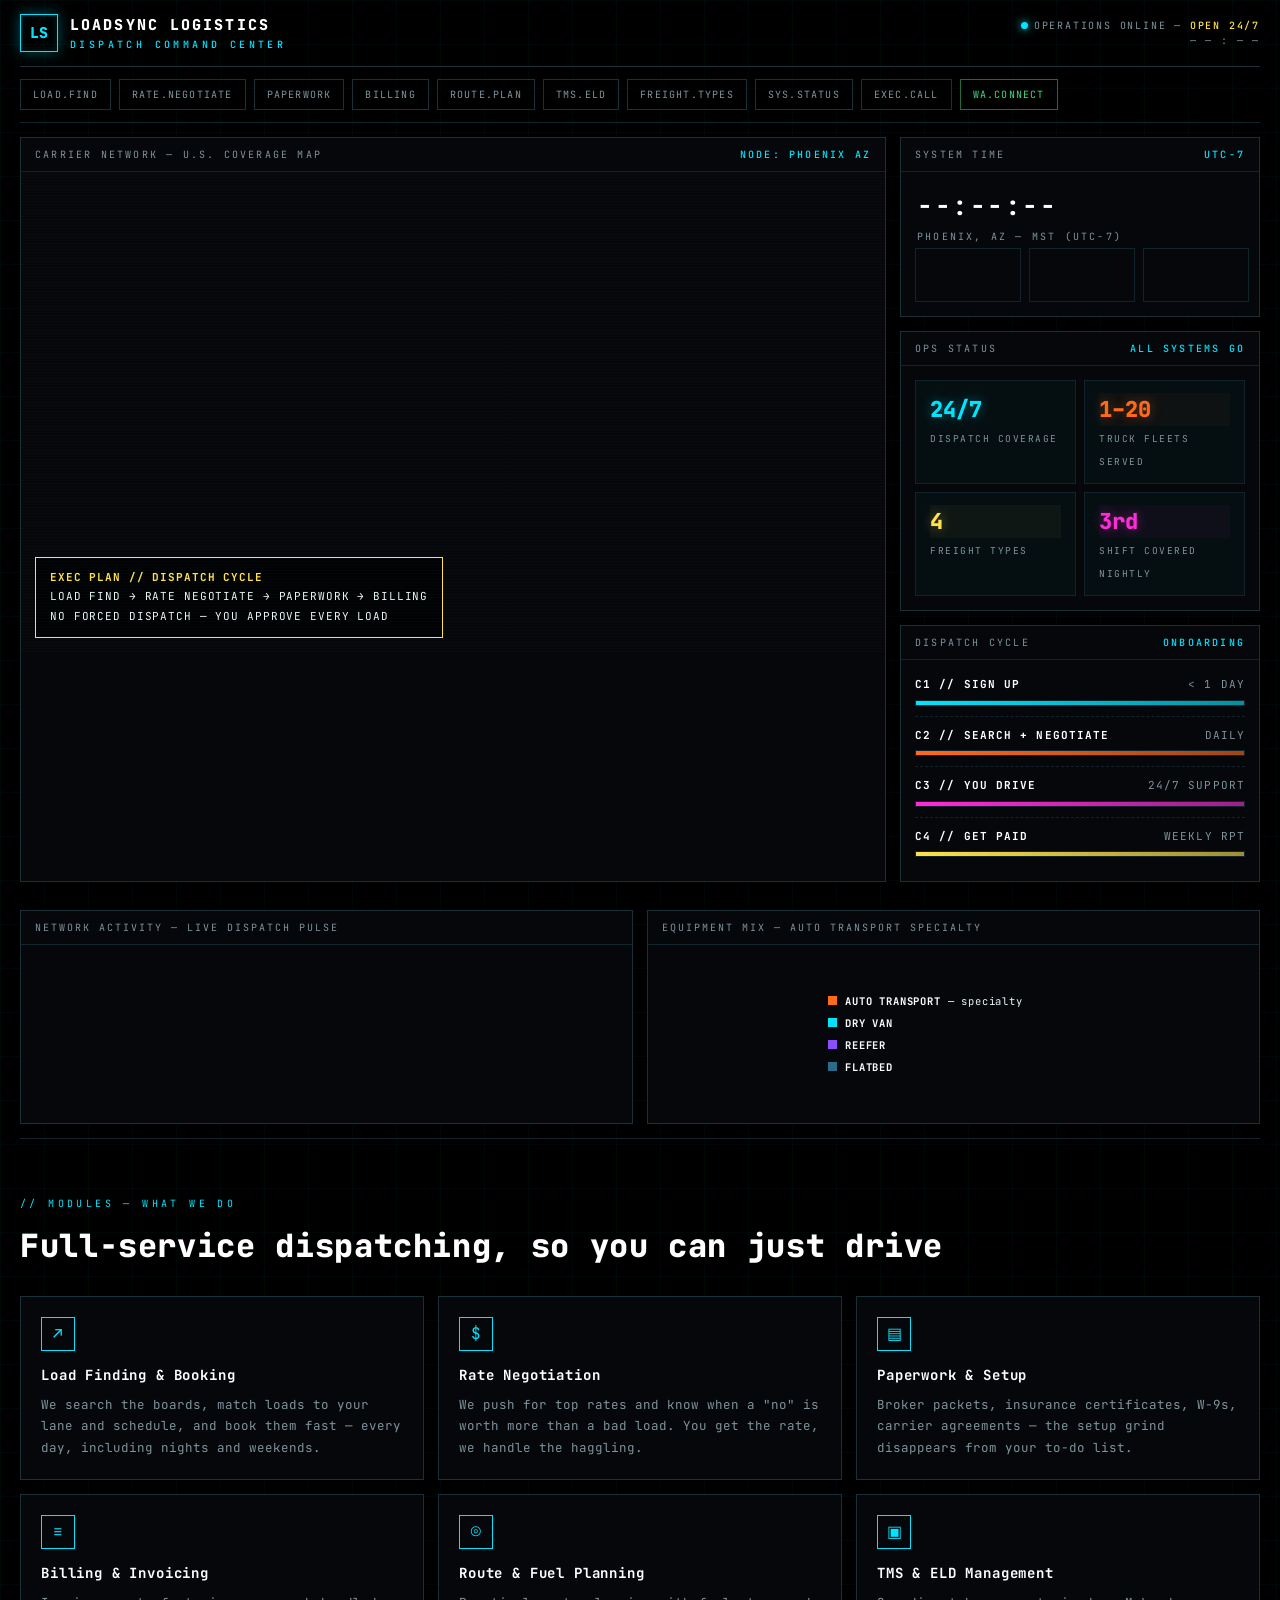
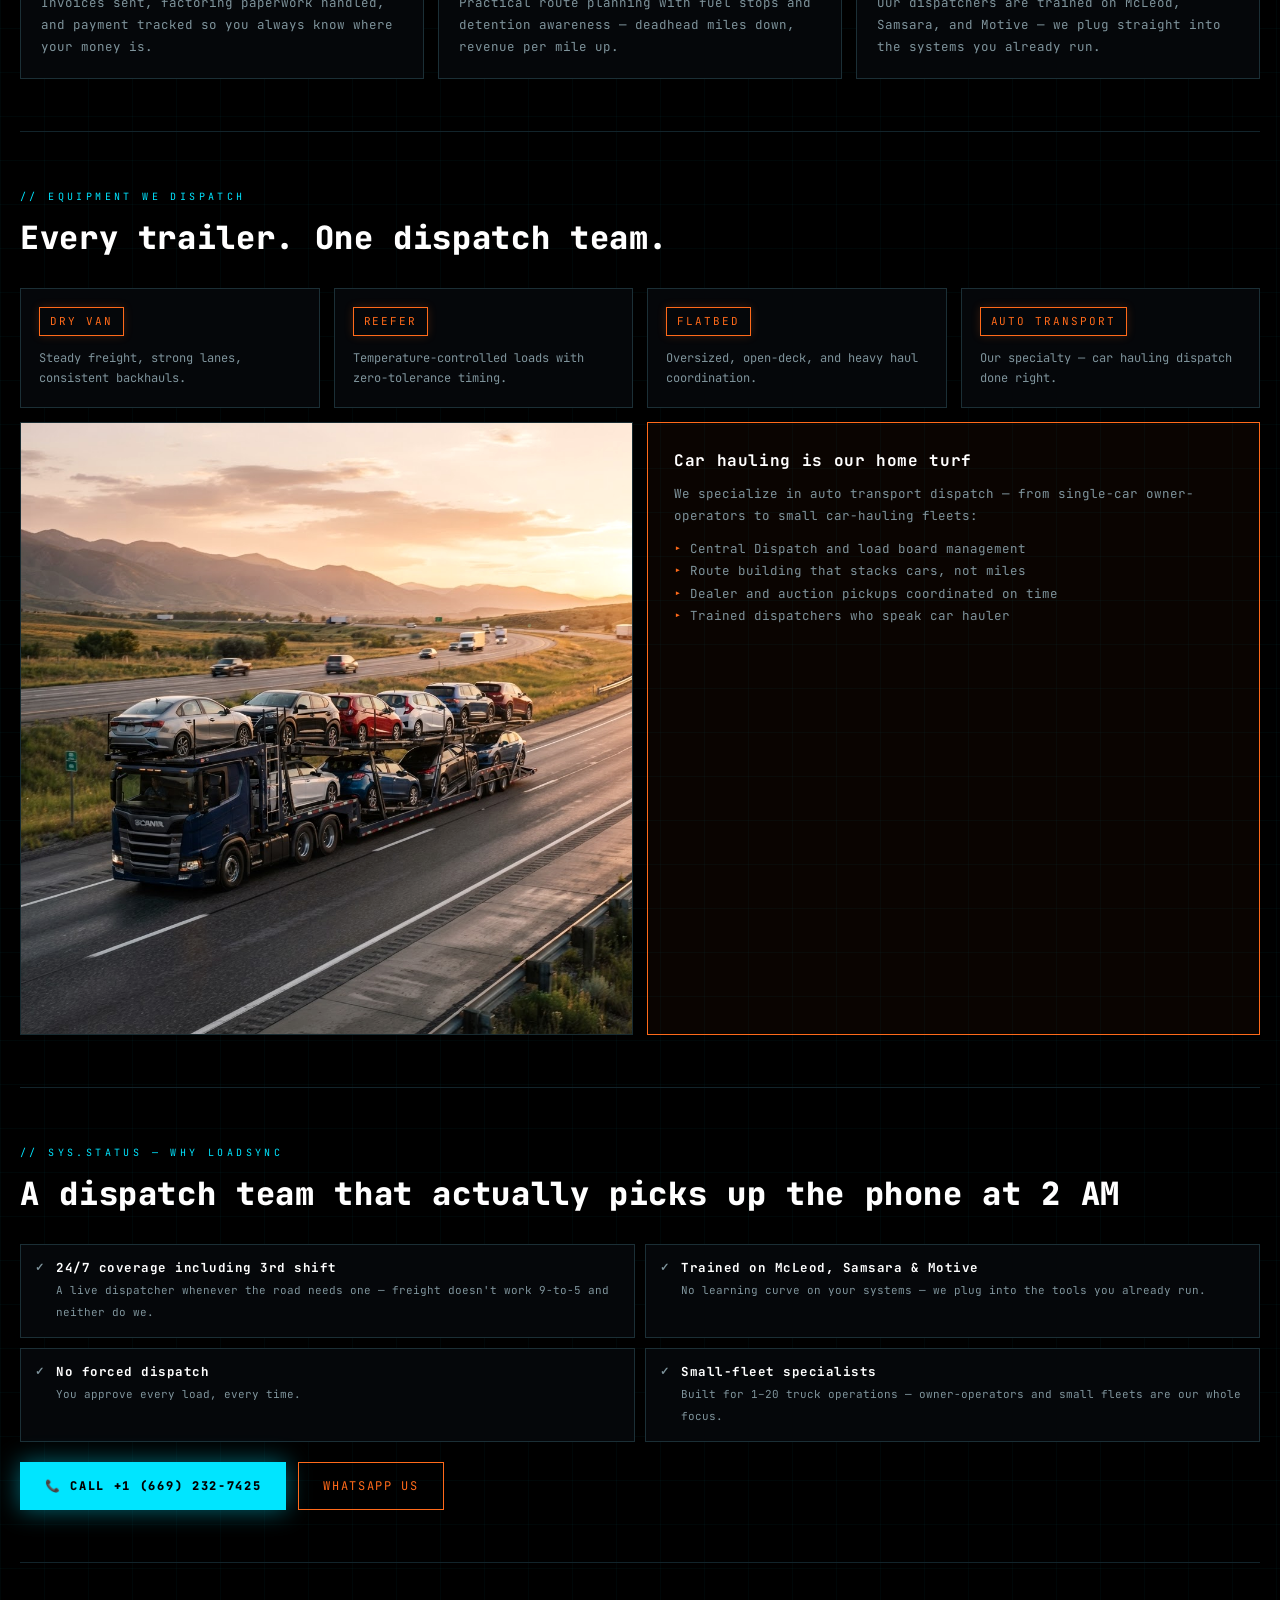
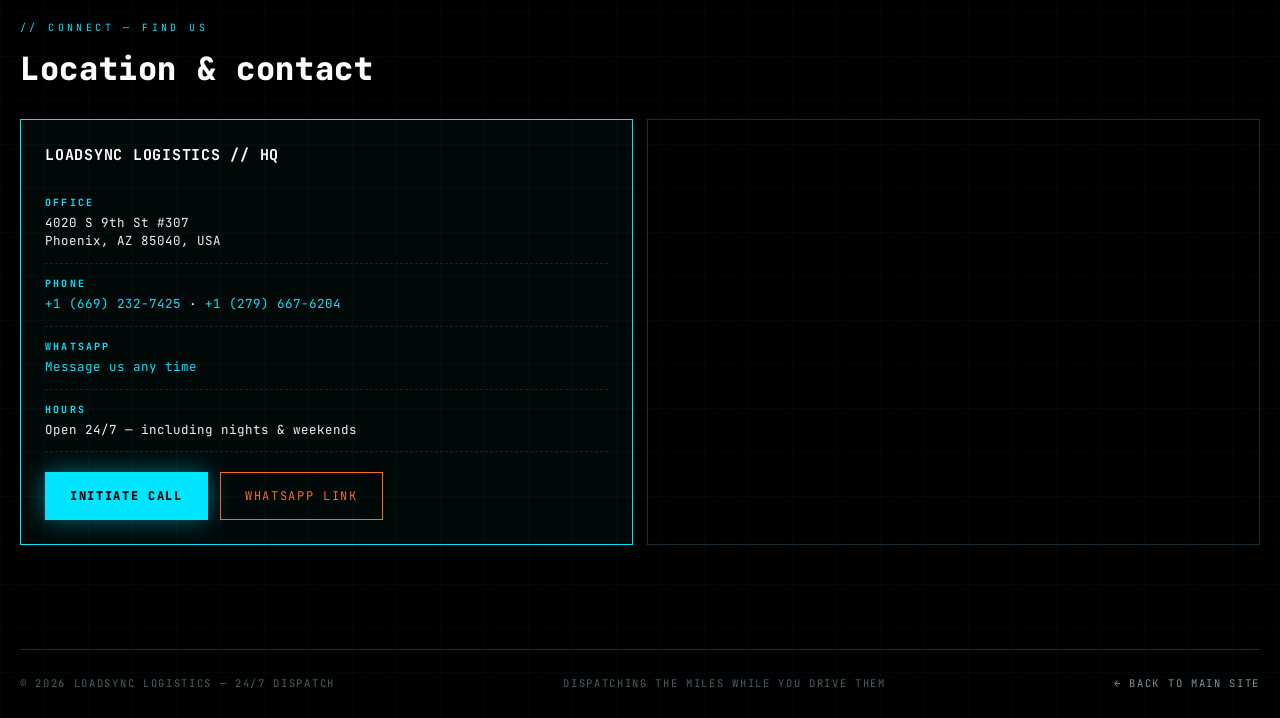
==== command-center.html @ c0185fda "Add Dispatch Command Center page (sci-fi dashboard), link from nav, update sitemap" ====
<!DOCTYPE html>
<html lang="en">
<head>
<meta charset="UTF-8">
<meta name="viewport" content="width=device-width, initial-scale=1.0">
<title>LoadSync Command Center — 24/7 Truck Dispatch Operations</title>
<meta name="description" content="LoadSync Logistics dispatch command center: 24/7 load finding, rate negotiation, paperwork and billing for owner-operators and small fleets. Dry van, reefer, flatbed and auto transport.">
<link rel="canonical" href="https://loadsync-logistics.vercel.app/command-center.html">
<link rel="icon" href="assets/favicon-48.png" sizes="48x48" type="image/png">
<link rel="icon" href="assets/favicon-96.png" sizes="96x96" type="image/png">
<link rel="apple-touch-icon" href="assets/apple-touch-icon.png">
<link rel="preconnect" href="https://fonts.googleapis.com">
<link rel="preconnect" href="https://fonts.gstatic.com" crossorigin>
<link href="https://fonts.googleapis.com/css2?family=JetBrains+Mono:wght@400;500;700;800&display=swap" rel="stylesheet">
<style>
:root{
  --bg:#000; --panel:#05070a; --line:#12242b; --line2:#1b2f36;
  --cyan:#00e5ff; --orange:#ff6a1a; --magenta:#ff2bd6; --yellow:#ffe14d;
  --purple:#8a4dff; --txt:#e8f6f8; --dim:#7f949c; --dim2:#4d5e66;
}
*{margin:0;padding:0;box-sizing:border-box}
html{scroll-behavior:smooth}
body{background:var(--bg);color:var(--txt);font-family:'JetBrains Mono',ui-monospace,monospace;font-size:15px;line-height:1.5;
  background-image:linear-gradient(rgba(0,229,255,.03) 1px,transparent 1px),linear-gradient(90deg,rgba(0,229,255,.03) 1px,transparent 1px);
  background-size:44px 44px}
a{color:var(--cyan);text-decoration:none}
.wrap{max-width:1280px;margin:0 auto;padding:0 20px}
/* top bar */
.topbar{display:flex;justify-content:space-between;align-items:center;gap:16px;flex-wrap:wrap;
  border-bottom:1px solid var(--line2);padding:14px 0}
.brand{display:flex;align-items:center;gap:12px}
.brand .mark{width:38px;height:38px;border:1px solid var(--cyan);color:var(--cyan);display:grid;place-items:center;
  font-weight:800;font-size:15px;box-shadow:0 0 14px rgba(0,229,255,.35), inset 0 0 8px rgba(0,229,255,.15)}
.brand h1{font-size:15px;letter-spacing:.14em;font-weight:800;color:#fff}
.brand h1 small{display:block;font-size:10px;letter-spacing:.34em;color:var(--cyan);font-weight:500}
.topmeta{text-align:right;font-size:10px;letter-spacing:.18em;color:var(--dim)}
.topmeta b{color:var(--yellow);font-weight:500}
.live-dot{display:inline-block;width:7px;height:7px;border-radius:50%;background:var(--cyan);margin-right:6px;
  box-shadow:0 0 8px var(--cyan);animation:blink 2s infinite}
@keyframes blink{0%,100%{opacity:1}50%{opacity:.25}}
/* control bar */
.ctrlbar{display:flex;gap:8px;flex-wrap:wrap;padding:12px 0;border-bottom:1px solid var(--line)}
.ctrl{font-family:inherit;font-size:10px;letter-spacing:.12em;padding:7px 12px;border:1px solid var(--line2);
  background:rgba(0,0,0,.6);color:var(--dim);cursor:pointer;transition:.18s;text-transform:uppercase}
.ctrl:hover{color:#000;border-color:transparent}
.ctrl.c-cyan:hover{background:var(--cyan);box-shadow:0 0 16px rgba(0,229,255,.5)}
.ctrl.c-orange:hover{background:var(--orange);box-shadow:0 0 16px rgba(255,106,26,.5)}
.ctrl.c-purple:hover{background:var(--purple)}
.ctrl.c-magenta:hover{background:var(--magenta);box-shadow:0 0 16px rgba(255,43,214,.5)}
.ctrl.c-yellow:hover{background:var(--yellow)}
.ctrl.c-gray:hover{background:var(--dim);color:#000}
/* main grid */
.grid{display:grid;grid-template-columns:1fr 360px;gap:14px;padding:14px 0}
@media(max-width:960px){.grid{grid-template-columns:1fr}}
.panel{border:1px solid var(--line2);background:var(--panel);position:relative}
.panel .ph{display:flex;justify-content:space-between;align-items:center;padding:9px 14px;border-bottom:1px solid var(--line);
  font-size:10px;letter-spacing:.22em;color:var(--dim);text-transform:uppercase}
.panel .ph b{color:var(--cyan);font-weight:500}
/* sphere stage */
.stage{position:relative;height:480px;overflow:hidden}
#sphere{width:100%;height:100%;display:block}
.stage .tag{position:absolute;left:14px;bottom:14px;border:1px solid var(--yellow);background:rgba(0,0,0,.72);
  padding:10px 14px;font-size:11px;line-height:1.8;letter-spacing:.08em;color:var(--txt)}
.stage .tag b{color:var(--yellow);font-weight:700}
.stage .scanline{position:absolute;inset:0;pointer-events:none;
  background:repeating-linear-gradient(0deg,rgba(255,255,255,.015) 0 1px,transparent 1px 3px)}
/* sidebar */
.side{display:flex;flex-direction:column;gap:14px}
.clock{font-size:26px;color:#fff;font-weight:700;letter-spacing:.06em;padding:14px 16px 4px}
.clock small{display:block;font-size:10px;letter-spacing:.22em;color:var(--dim);font-weight:400;margin-top:4px}
.sparkrow{display:grid;grid-template-columns:1fr 1fr 1fr;gap:8px;padding:0 14px 14px}
.spark{border:1px solid var(--line);height:54px}
.statgrid{display:grid;grid-template-columns:1fr 1fr;gap:8px;padding:14px}
.stat{border:1px solid var(--line);padding:12px 14px;background:rgba(0,229,255,.03)}
.stat b{display:block;font-size:22px;color:var(--cyan);font-weight:800;text-shadow:0 0 12px rgba(0,229,255,.4)}
.stat span{font-size:9.5px;letter-spacing:.16em;color:var(--dim);text-transform:uppercase}
.stat.o b{color:var(--orange);text-shadow:0 0 12px rgba(255,106,26,.4);background:rgba(255,106,26,.04)}
.stat.y b{color:var(--yellow);text-shadow:0 0 12px rgba(255,225,77,.35);background:rgba(255,225,77,.04)}
.stat.m b{color:var(--magenta);text-shadow:0 0 12px rgba(255,43,214,.4);background:rgba(255,43,214,.04)}
.cycles{padding:6px 14px 14px}
.cycle{padding:10px 0;border-bottom:1px dashed var(--line)}
.cycle:last-child{border-bottom:none}
.cycle .cl{display:flex;justify-content:space-between;font-size:11px;letter-spacing:.1em;margin-bottom:7px}
.cycle .cl b{color:#fff;font-weight:700}.cycle .cl span{color:var(--dim)}
.bar{height:6px;background:#0a1114;border:1px solid var(--line);position:relative;overflow:hidden}
.bar i{position:absolute;inset:0;transform-origin:left;animation:fill 4.2s ease-in-out infinite}
@keyframes fill{0%{transform:scaleX(.05)}60%{transform:scaleX(1)}100%{transform:scaleX(1)}}
/* equipment mix */
.mix{display:flex;gap:16px;align-items:center;padding:14px}
#pie{width:150px;height:150px;flex:none}
.legend{font-size:10.5px;line-height:2.1;letter-spacing:.08em}
.legend i{display:inline-block;width:9px;height:9px;margin-right:8px}
.legend b{color:#fff}
/* coverage strip */
.covrow{display:grid;grid-template-columns:repeat(4,1fr);gap:14px;padding:14px 0}
@media(max-width:760px){.covrow{grid-template-columns:1fr 1fr}}
.cov .lbl{padding:9px 14px;border-bottom:1px solid var(--line);font-size:10px;letter-spacing:.2em;color:var(--dim);text-transform:uppercase}
#coverage{width:100%;height:96px;display:block}
/* sections */
.sec{padding:52px 0;border-top:1px solid var(--line)}
.sec-head{margin-bottom:26px}
.sec-head .eyebrow{color:var(--cyan);font-size:10px;letter-spacing:.34em;text-transform:uppercase}
.sec-head h2{font-size:clamp(22px,3.4vw,32px);color:#fff;font-weight:800;letter-spacing:.02em;margin-top:8px}
.cards{display:grid;grid-template-columns:repeat(3,1fr);gap:14px}
@media(max-width:960px){.cards{grid-template-columns:1fr 1fr}}
@media(max-width:640px){.cards{grid-template-columns:1fr}}
.card{border:1px solid var(--line2);background:var(--panel);padding:20px;transition:.2s}
.card:hover{border-color:var(--cyan);box-shadow:0 0 22px rgba(0,229,255,.12);transform:translateY(-2px)}
.card .ic{width:34px;height:34px;border:1px solid var(--cyan);color:var(--cyan);display:grid;place-items:center;font-size:16px;margin-bottom:14px}
.card h3{color:#fff;font-size:14px;letter-spacing:.06em;margin-bottom:8px}
.card p{color:var(--dim);font-size:12.5px;line-height:1.75}
.freight{display:grid;grid-template-columns:repeat(4,1fr);gap:14px}
@media(max-width:960px){.freight{grid-template-columns:1fr 1fr}}
@media(max-width:640px){.freight{grid-template-columns:1fr}}
.fcard{border:1px solid var(--line2);background:var(--panel);padding:18px}
.fcard .tag{display:inline-block;font-size:11px;letter-spacing:.18em;text-transform:uppercase;color:var(--orange);
  border:1px solid var(--orange);padding:5px 10px;margin-bottom:12px;box-shadow:0 0 10px rgba(255,106,26,.2)}
.fcard p{color:var(--dim);font-size:12px;line-height:1.7}
.feature{display:grid;grid-template-columns:1fr 1fr;gap:14px;margin-top:14px;align-items:stretch}
@media(max-width:960px){.feature{grid-template-columns:1fr}}
.feature img{width:100%;height:100%;object-fit:cover;border:1px solid var(--line2);filter:saturate(.9) contrast(1.05)}
.feature .txt{border:1px solid var(--orange);background:rgba(255,106,26,.04);padding:26px}
.feature h3{color:#fff;font-size:16px;letter-spacing:.04em;margin-bottom:10px}
.feature p,.feature li{color:var(--dim);font-size:12.5px;line-height:1.8}
.feature ul{list-style:none;margin-top:10px}
.feature li::before{content:"▸ ";color:var(--orange)}
.check{display:grid;grid-template-columns:1fr 1fr;gap:10px}
@media(max-width:760px){.check{grid-template-columns:1fr}}
.check .row{display:flex;gap:12px;border:1px solid var(--line2);background:var(--panel);padding:14px;align-items:flex-start}
.check .row b{color:#fff;font-size:12.5px;display:block;letter-spacing:.04em}
.check .row span{color:var(--dim);font-size:11px}
.check .tick{color:var(--cyan);font-weight:800;flex:none}
/* contact */
.contact{display:grid;grid-template-columns:1fr 1fr;gap:14px}
@media(max-width:960px){.contact{grid-template-columns:1fr}}
.cinfo{border:1px solid var(--cyan);background:rgba(0,229,255,.03);padding:24px}
.cinfo h3{color:#fff;letter-spacing:.05em;font-size:15px;margin-bottom:16px}
.cinfo .item{display:flex;gap:12px;padding:12px 0;border-bottom:1px dashed var(--line);font-size:12.5px}
.cinfo .item:last-child{border:none}
.cinfo .item b{display:block;color:var(--cyan);font-size:10px;letter-spacing:.22em;text-transform:uppercase;margin-bottom:4px}
.cinfo .item span{color:var(--txt)}
.mapwrap{border:1px solid var(--line2);min-height:320px}
.mapwrap iframe{width:100%;height:100%;min-height:320px;border:0;filter:grayscale(.4) invert(.92) hue-rotate(180deg) contrast(.9)}
.bigbtns{display:flex;gap:12px;flex-wrap:wrap;margin-top:20px}
.btn{display:inline-block;font-family:inherit;font-size:12px;letter-spacing:.14em;text-transform:uppercase;
  padding:14px 24px;border:1px solid transparent;transition:.2s}
.btn-cyan{background:var(--cyan);color:#000;font-weight:800;box-shadow:0 0 24px rgba(0,229,255,.45)}
.btn-cyan:hover{box-shadow:0 0 36px rgba(0,229,255,.7)}
.btn-ghost{border-color:var(--orange);color:var(--orange)}
.btn-ghost:hover{background:var(--orange);color:#000;box-shadow:0 0 24px rgba(255,106,26,.4)}
footer{border-top:1px solid var(--line2);padding:26px 0;margin-top:52px}
.ftr{display:flex;justify-content:space-between;gap:14px;flex-wrap:wrap;font-size:10.5px;letter-spacing:.16em;color:var(--dim2);text-transform:uppercase}
.ftr a{color:var(--dim)}
</style>
</head>
<body>
<div class="wrap">

  <!-- TOP BAR -->
  <div class="topbar">
    <div class="brand">
      <div class="mark">LS</div>
      <h1>LOADSYNC LOGISTICS<small>DISPATCH COMMAND CENTER</small></h1>
    </div>
    <div class="topmeta">
      <div><span class="live-dot"></span>OPERATIONS ONLINE — <b>OPEN 24/7</b></div>
      <div id="clock">— — : — —</div>
    </div>
  </div>

  <!-- CONTROL BAR -->
  <div class="ctrlbar">
    <a class="ctrl c-cyan" href="#services">load.find</a>
    <a class="ctrl c-orange" href="#services">rate.negotiate</a>
    <a class="ctrl c-purple" href="#services">paperwork</a>
    <a class="ctrl c-magenta" href="#services">billing</a>
    <a class="ctrl c-yellow" href="#services">route.plan</a>
    <a class="ctrl c-cyan" href="#services">tms.eld</a>
    <a class="ctrl c-gray" href="#freight">freight.types</a>
    <a class="ctrl c-gray" href="#why">sys.status</a>
    <a class="ctrl c-orange" href="tel:+16692327425">exec.call</a>
    <a class="ctrl c-green" style="color:#3ddc84;border-color:#1f6b40" href="https://wa.me/12796676204" target="_blank" rel="noopener">wa.connect</a>
  </div>

  <!-- MAIN GRID -->
  <div class="grid">
    <!-- SPHERE -->
    <div class="panel">
      <div class="ph"><span>CARRIER NETWORK — U.S. COVERAGE MAP</span><b>NODE: PHOENIX AZ</b></div>
      <div class="stage">
        <canvas id="sphere"></canvas>
        <div class="tag">
          <b>EXEC PLAN // DISPATCH CYCLE</b><br>
          LOAD FIND → RATE NEGOTIATE → PAPERWORK → BILLING<br>
          NO FORCED DISPATCH — YOU APPROVE EVERY LOAD
        </div>
        <div class="scanline"></div>
      </div>
    </div>

    <!-- SIDEBAR -->
    <div class="side">
      <div class="panel">
        <div class="ph"><span>SYSTEM TIME</span><b>UTC−7</b></div>
        <div class="clock" id="bigclock">--:--:--<small>PHOENIX, AZ — MST (UTC−7)</small></div>
        <div class="sparkrow">
          <canvas class="spark" id="sp1"></canvas>
          <canvas class="spark" id="sp2"></canvas>
          <canvas class="spark" id="sp3"></canvas>
        </div>
      </div>
      <div class="panel">
        <div class="ph"><span>OPS STATUS</span><b>ALL SYSTEMS GO</b></div>
        <div class="statgrid">
          <div class="stat"><b>24/7</b><span>Dispatch coverage</span></div>
          <div class="stat o"><b>1–20</b><span>Truck fleets served</span></div>
          <div class="stat y"><b>4</b><span>Freight types</span></div>
          <div class="stat m"><b>3rd</b><span>Shift covered nightly</span></div>
        </div>
      </div>
      <div class="panel">
        <div class="ph"><span>DISPATCH CYCLE</span><b>ONBOARDING</b></div>
        <div class="cycles">
          <div class="cycle"><div class="cl"><b>C1 // SIGN UP</b><span>&lt; 1 DAY</span></div><div class="bar"><i style="background:linear-gradient(90deg,#00e5ff,#00e5ff99)"></i></div></div>
          <div class="cycle"><div class="cl"><b>C2 // SEARCH + NEGOTIATE</b><span>DAILY</span></div><div class="bar"><i style="background:linear-gradient(90deg,#ff6a1a,#ff6a1a99);animation-delay:.3s"></i></div></div>
          <div class="cycle"><div class="cl"><b>C3 // YOU DRIVE</b><span>24/7 SUPPORT</span></div><div class="bar"><i style="background:linear-gradient(90deg,#ff2bd6,#ff2bd699);animation-delay:.6s"></i></div></div>
          <div class="cycle"><div class="cl"><b>C4 // GET PAID</b><span>WEEKLY RPT</span></div><div class="bar"><i style="background:linear-gradient(90deg,#ffe14d,#ffe14d99);animation-delay:.9s"></i></div></div>
        </div>
      </div>
    </div>
  </div>

  <!-- EQUIPMENT MIX + COVERAGE -->
  <div class="covrow">
    <div class="panel cov" style="grid-column:span 2">
      <div class="lbl">NETWORK ACTIVITY — LIVE DISPATCH PULSE</div>
      <canvas id="coverage"></canvas>
    </div>
    <div class="panel cov" style="grid-column:span 2">
      <div class="lbl">EQUIPMENT MIX — AUTO TRANSPORT SPECIALTY</div>
      <div class="mix">
        <canvas id="pie" width="150" height="150"></canvas>
        <div class="legend">
          <div><i style="background:#ff6a1a"></i><b>AUTO TRANSPORT</b> — specialty</div>
          <div><i style="background:#00e5ff"></i><b>DRY VAN</b></div>
          <div><i style="background:#8a4dff"></i><b>REEFER</b></div>
          <div><i style="background:#2b6b8a"></i><b>FLATBED</b></div>
        </div>
      </div>
    </div>
  </div>

  <!-- SERVICES -->
  <div class="sec" id="services">
    <div class="sec-head">
      <span class="eyebrow">// MODULES — WHAT WE DO</span>
      <h2>Full-service dispatching, so you can just drive</h2>
    </div>
    <div class="cards">
      <div class="card"><div class="ic">↗</div><h3>Load Finding &amp; Booking</h3><p>We search the boards, match loads to your lane and schedule, and book them fast — every day, including nights and weekends.</p></div>
      <div class="card"><div class="ic">$</div><h3>Rate Negotiation</h3><p>We push for top rates and know when a "no" is worth more than a bad load. You get the rate, we handle the haggling.</p></div>
      <div class="card"><div class="ic">▤</div><h3>Paperwork &amp; Setup</h3><p>Broker packets, insurance certificates, W-9s, carrier agreements — the setup grind disappears from your to-do list.</p></div>
      <div class="card"><div class="ic">≡</div><h3>Billing &amp; Invoicing</h3><p>Invoices sent, factoring paperwork handled, and payment tracked so you always know where your money is.</p></div>
      <div class="card"><div class="ic">◎</div><h3>Route &amp; Fuel Planning</h3><p>Practical route planning with fuel stops and detention awareness — deadhead miles down, revenue per mile up.</p></div>
      <div class="card"><div class="ic">▣</div><h3>TMS &amp; ELD Management</h3><p>Our dispatchers are trained on McLeod, Samsara, and Motive — we plug straight into the systems you already run.</p></div>
    </div>
  </div>

  <!-- FREIGHT -->
  <div class="sec" id="freight">
    <div class="sec-head">
      <span class="eyebrow">// EQUIPMENT WE DISPATCH</span>
      <h2>Every trailer. One dispatch team.</h2>
    </div>
    <div class="freight">
      <div class="fcard"><span class="tag">Dry Van</span><p>Steady freight, strong lanes, consistent backhauls.</p></div>
      <div class="fcard"><span class="tag">Reefer</span><p>Temperature-controlled loads with zero-tolerance timing.</p></div>
      <div class="fcard"><span class="tag">Flatbed</span><p>Oversized, open-deck, and heavy haul coordination.</p></div>
      <div class="fcard"><span class="tag">Auto Transport</span><p>Our specialty — car hauling dispatch done right.</p></div>
    </div>
    <div class="feature">
      <img src="img/car-hauler.jpg" alt="Car carrier transport truck loaded with vehicles on a highway">
      <div class="txt">
        <h3>Car hauling is our home turf</h3>
        <p>We specialize in auto transport dispatch — from single-car owner-operators to small car-hauling fleets:</p>
        <ul>
          <li>Central Dispatch and load board management</li>
          <li>Route building that stacks cars, not miles</li>
          <li>Dealer and auction pickups coordinated on time</li>
          <li>Trained dispatchers who speak car hauler</li>
        </ul>
      </div>
    </div>
  </div>

  <!-- WHY US -->
  <div class="sec" id="why">
    <div class="sec-head">
      <span class="eyebrow">// SYS.STATUS — WHY LOADSYNC</span>
      <h2>A dispatch team that actually picks up the phone at 2 AM</h2>
    </div>
    <div class="check">
      <div class="row"><span class="tick">✓</span><div><b>24/7 coverage including 3rd shift</b><span>A live dispatcher whenever the road needs one — freight doesn't work 9-to-5 and neither do we.</span></div></div>
      <div class="row"><span class="tick">✓</span><div><b>Trained on McLeod, Samsara &amp; Motive</b><span>No learning curve on your systems — we plug into the tools you already run.</span></div></div>
      <div class="row"><span class="tick">✓</span><div><b>No forced dispatch</b><span>You approve every load, every time.</span></div></div>
      <div class="row"><span class="tick">✓</span><div><b>Small-fleet specialists</b><span>Built for 1–20 truck operations — owner-operators and small fleets are our whole focus.</span></div></div>
    </div>
    <div class="bigbtns">
      <a href="tel:+16692327425" class="btn btn-cyan">📞 Call +1 (669) 232-7425</a>
      <a href="https://wa.me/12796676204" target="_blank" rel="noopener" class="btn btn-ghost">WhatsApp Us</a>
    </div>
  </div>

  <!-- CONTACT -->
  <div class="sec" id="contact">
    <div class="sec-head">
      <span class="eyebrow">// CONNECT — FIND US</span>
      <h2>Location &amp; contact</h2>
    </div>
    <div class="contact">
      <div class="cinfo">
        <h3>LOADSYNC LOGISTICS // HQ</h3>
        <div class="item"><div><b>Office</b><span>4020 S 9th St #307<br>Phoenix, AZ 85040, USA</span></div></div>
        <div class="item"><div><b>Phone</b><span><a href="tel:+16692327425">+1 (669) 232-7425</a> · <a href="tel:+12796676204">+1 (279) 667-6204</a></span></div></div>
        <div class="item"><div><b>WhatsApp</b><span><a href="https://wa.me/12796676204" target="_blank" rel="noopener">Message us any time</a></span></div></div>
        <div class="item"><div><b>Hours</b><span>Open 24/7 — including nights &amp; weekends</span></div></div>
        <div class="bigbtns">
          <a href="tel:+16692327425" class="btn btn-cyan">Initiate Call</a>
          <a href="https://wa.me/12796676204" target="_blank" rel="noopener" class="btn btn-ghost">WhatsApp Link</a>
        </div>
      </div>
      <div class="mapwrap">
        <iframe title="LoadSync Logistics on Google Maps" loading="lazy" referrerpolicy="no-referrer-when-downgrade"
          src="https://maps.google.com/maps?q=4020%20S%209th%20St%20%23307%2C%20Phoenix%2C%20AZ%2085040&t=&z=14&ie=UTF8&iwloc=&output=embed"></iframe>
      </div>
    </div>
  </div>

  <footer>
    <div class="ftr">
      <span>© 2026 LoadSync Logistics — 24/7 Dispatch</span>
      <span>Dispatching the miles while you drive them</span>
      <span><a href="/">← Back to main site</a></span>
    </div>
  </footer>
</div>

<script>
(function(){
  // ---- clock (Phoenix MST, UTC-7, no DST) ----
  function tick(){
    var d=new Date(Date.now() - (new Date().getTimezoneOffset()*60000) + (-7*3600000));
    var t=d.toISOString().substr(11,8);
    document.getElementById('bigclock').firstChild.nodeValue=t;
    document.getElementById('clock').textContent='LOCAL TIME '+t+' MST';
  }
  tick(); setInterval(tick,1000);

  // ---- helper: canvas sizing ----
  function fit(c){var r=c.getBoundingClientRect();c.width=r.width*devicePixelRatio;c.height=r.height*devicePixelRatio;return c.getContext('2d');}

  // ---- sphere network ----
  var sc=document.getElementById('sphere');
  if(sc){
    var N=110,pts=[];
    for(var i=0;i<N;i++){
      var y=1-(i/(N-1))*2, r=Math.sqrt(1-y*y), th=i*2.39996;
      pts.push({x:Math.cos(th)*r,y:y,z:Math.sin(th)*r,hot:i%17===0});
    }
    var ctx=null,rot=0;
    function drawSphere(){
      if(!ctx)ctx=fit(sc);
      var w=sc.width,h=sc.height;ctx.clearRect(0,0,w,h);
      var cx=w*0.42,cy=h*0.5,R=Math.min(w,h)*0.36;
      rot+=0.0022;
      var proj=pts.map(function(p){
        var x=p.x*Math.cos(rot)-p.z*Math.sin(rot), z=p.x*Math.sin(rot)+p.z*Math.cos(rot);
        var s=1/(1.9-z*0.7);
        return {u:cx+x*R*s,v:cy+p.y*R*s,z:z,s:s,hot:p.hot};
      });
      // orbits
      ctx.strokeStyle='rgba(0,229,255,.18)';ctx.lineWidth=1;
      ctx.beginPath();ctx.ellipse(cx,cy,R*1.25,R*0.32,-0.3,0,6.284);ctx.stroke();
      ctx.beginPath();ctx.ellipse(cx,cy,R*1.45,R*0.5,0.42,0,6.284);ctx.stroke();
      // links
      for(var i=0;i<N;i++)for(var j=i+1;j<N;j++){
        var a=proj[i],b=proj[j],dx=a.u-b.u,dy=a.v-b.v,d=dx*dx+dy*dy;
        if(d<R*R*0.028){
          var al=0.16*(1-d/(R*R*0.028))*Math.min(a.s,b.s);
          ctx.strokeStyle='rgba(0,229,255,'+al.toFixed(3)+')';
          ctx.beginPath();ctx.moveTo(a.u,a.v);ctx.lineTo(b.u,b.v);ctx.stroke();
        }
      }
      // nodes
      proj.forEach(function(p,i){
        var sz=(p.hot?3.4:2.1)*devicePixelRatio*p.s;
        ctx.fillStyle=p.hot?'#ff6a1a':'#00e5ff';
        ctx.shadowColor=p.hot?'#ff6a1a':'#00e5ff';ctx.shadowBlur=p.hot?14:8;
        ctx.beginPath();ctx.arc(p.u,p.v,sz,0,6.284);ctx.fill();
      });
      ctx.shadowBlur=0;
      requestAnimationFrame(drawSphere);
    }
    drawSphere();
  }

  // ---- sparklines ----
  function spark(id,color){
    var c=document.getElementById(id);if(!c)return;
    var data=[],ctx=null,t=0;
    for(var i=0;i<40;i++)data.push(Math.random());
    function step(){
      if(!ctx)ctx=fit(c);
      var w=c.width,h=c.height;t+=0.06;
      data.shift();data.push(Math.min(1,Math.max(0,data[data.length-1]+(Math.random()-.5)*.2+Math.sin(t)*.03));
      ctx.clearRect(0,0,w,h);
      ctx.strokeStyle='rgba(255,255,255,.05)';
      for(var g=0;g<w;g+=w/8){ctx.beginPath();ctx.moveTo(g,0);ctx.lineTo(g,h);ctx.stroke();}
      ctx.strokeStyle=color;ctx.lineWidth=1.4*devicePixelRatio;ctx.beginPath();
      data.forEach(function(v,i){var x=i/(data.length-1)*w,y=h-4-v*(h-8);i?ctx.lineTo(x,y):ctx.moveTo(x,y);});
      ctx.stroke();
      ctx.fillStyle=color;var lx=w,ly=h-4-data[data.length-1]*(h-8);
      ctx.beginPath();ctx.arc(lx-2,ly,2.4*devicePixelRatio,0,6.284);ctx.fill();
      setTimeout(step,90);
    }
    step();
  }
  spark('sp1','#00e5ff');spark('sp2','#ff6a1a');spark('sp3','#ff2bd6');

  // ---- coverage pulse ----
  var cov=document.getElementById('coverage');
  if(cov){
    var cctx=null,t=0;
    function drawCov(){
      if(!cctx)cctx=fit(cov);
      var w=cov.width,h=cov.height;t+=0.012;ctx=cctx;
      ctx.clearRect(0,0,w,h);
      ctx.strokeStyle='rgba(0,229,255,.08)';
      for(var g=0;g<w;g+=w/12){ctx.beginPath();ctx.moveTo(g,0);ctx.lineTo(g,h);ctx.stroke();}
      for(g=0;g<h;g+=h/4){ctx.beginPath();ctx.moveTo(0,g);ctx.lineTo(w,g);ctx.stroke();}
      function wave(color,amp,ph,spd){
        ctx.strokeStyle=color;ctx.lineWidth=1.6*devicePixelRatio;ctx.beginPath();
        for(var x=0;x<=w;x+=3){
          var p=x/w, y=h/2 + Math.sin(p*9+t*spd+ph)*amp + Math.sin(p*23-t*spd*1.7)*amp*0.35;
          x?ctx.lineTo(x,y):ctx.moveTo(x,y);
        }
        ctx.stroke();
      }
      wave('rgba(0,229,255,.9)',h*0.2,0,1);
      wave('rgba(255,106,26,.55)',h*0.16,1.8,-0.7);
      wave('rgba(255,43,214,.35)',h*0.12,3.6,1.3);
      requestAnimationFrame(drawCov);
    }
    drawCov();
  }

  // ---- equipment pie ----
  var pie=document.getElementById('pie');
  if(pie){
    var pctx=pie.getContext('2d');
    var segs=[['#ff6a1a',-0.5,5.8],['#00e5ff',5.3,1.3],['#8a4dff',6.6,0.5],['#2b6b8a',7.1,1.2]];
    var t0=0;
    function drawPie(){
      pctx.clearRect(0,0,150,150);t0+=0.004;
      var cx=75,cy=75,R=62;
      segs.forEach(function(s,i){
        var a=s[1]+t0*(i===0?1:0.4),b=a+s[2];
        pctx.fillStyle=s[0];pctx.beginPath();pctx.moveTo(cx,cy);pctx.arc(cx,cy,R,a,b);pctx.closePath();pctx.fill();
      });
      pctx.fillStyle='#000';pctx.beginPath();pctx.arc(cx,cy,R*0.55,0,6.284);pctx.fill();
      pctx.strokeStyle='rgba(0,229,255,.4)';pctx.beginPath();pctx.arc(cx,cy,R,0,6.284);pctx.stroke();
      pctx.fillStyle='#fff';pctx.font='700 11px JetBrains Mono, monospace';pctx.textAlign='center';
      pctx.fillText('AUTO',cx,cy-2);pctx.fillText('FOCUS',cx,cy+11);
      requestAnimationFrame(drawPie);
    }
    drawPie();
  }
})();
</script>
</body>
</html>
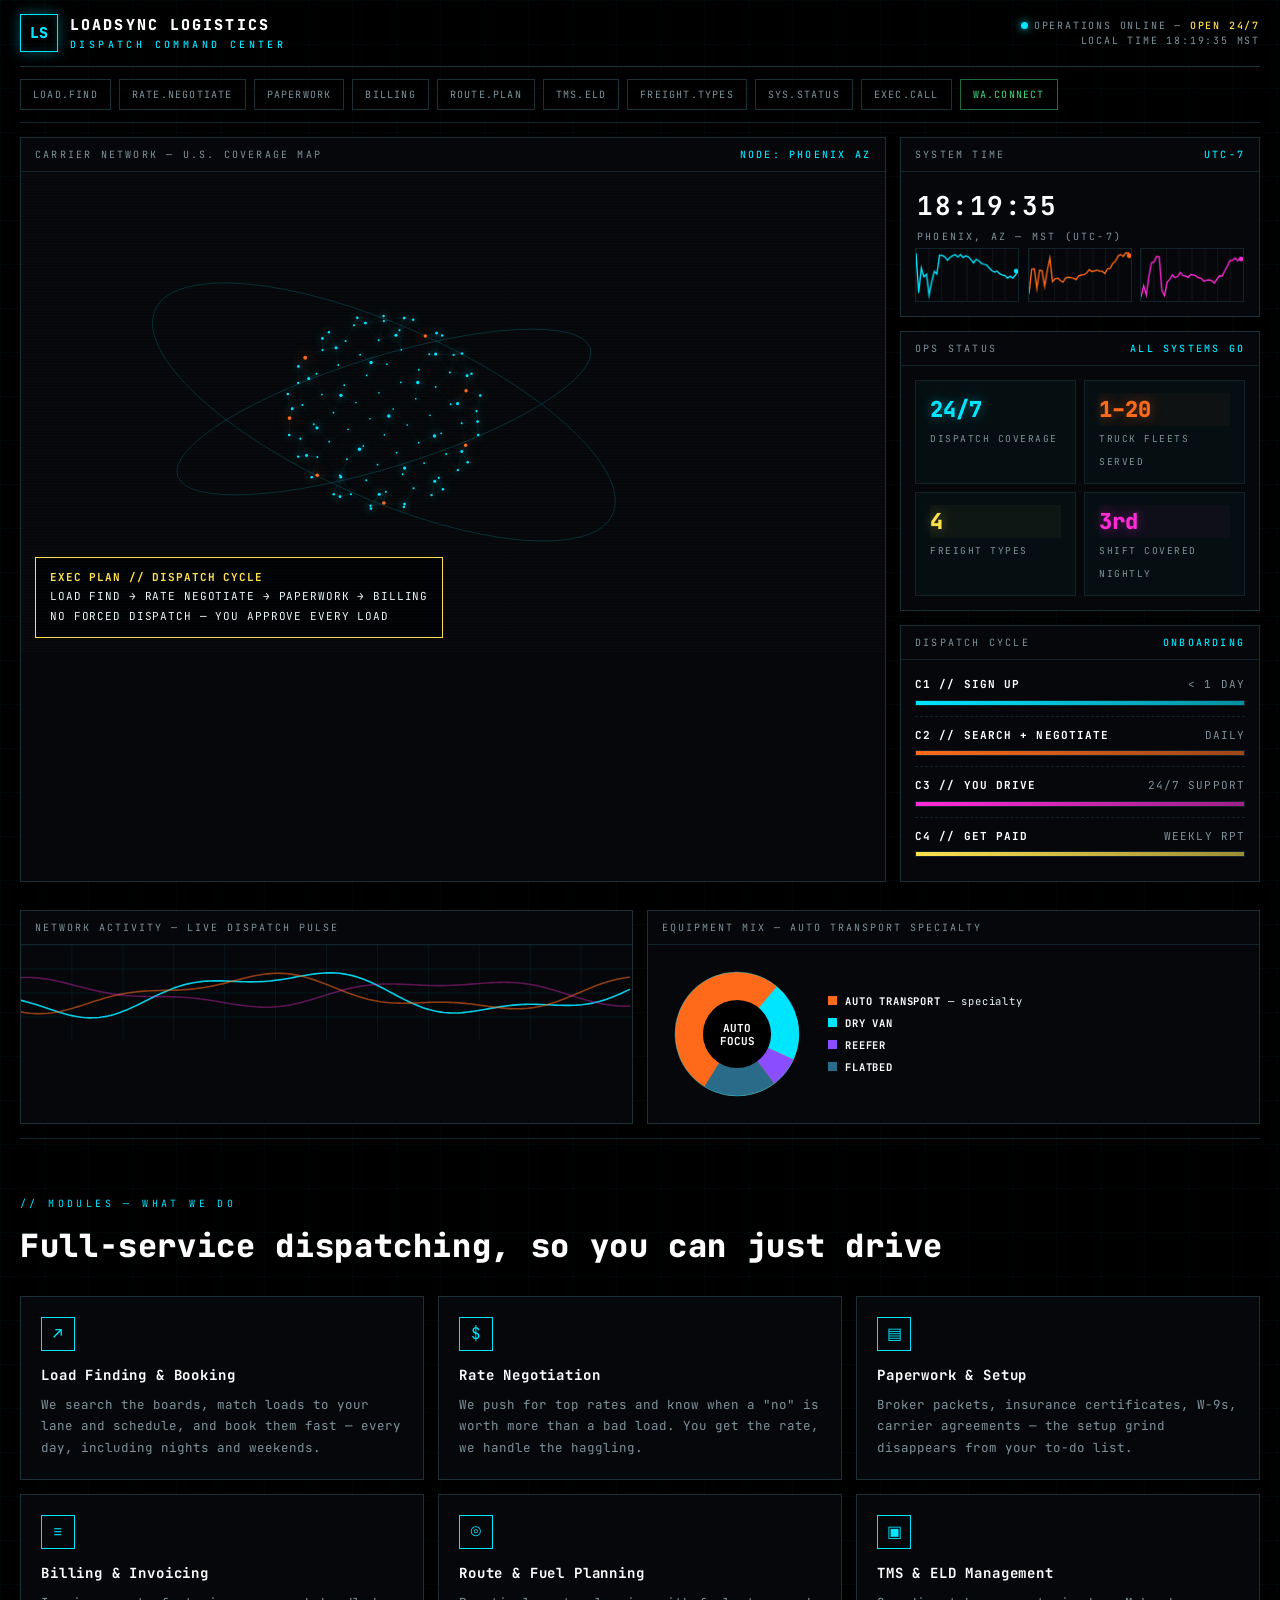
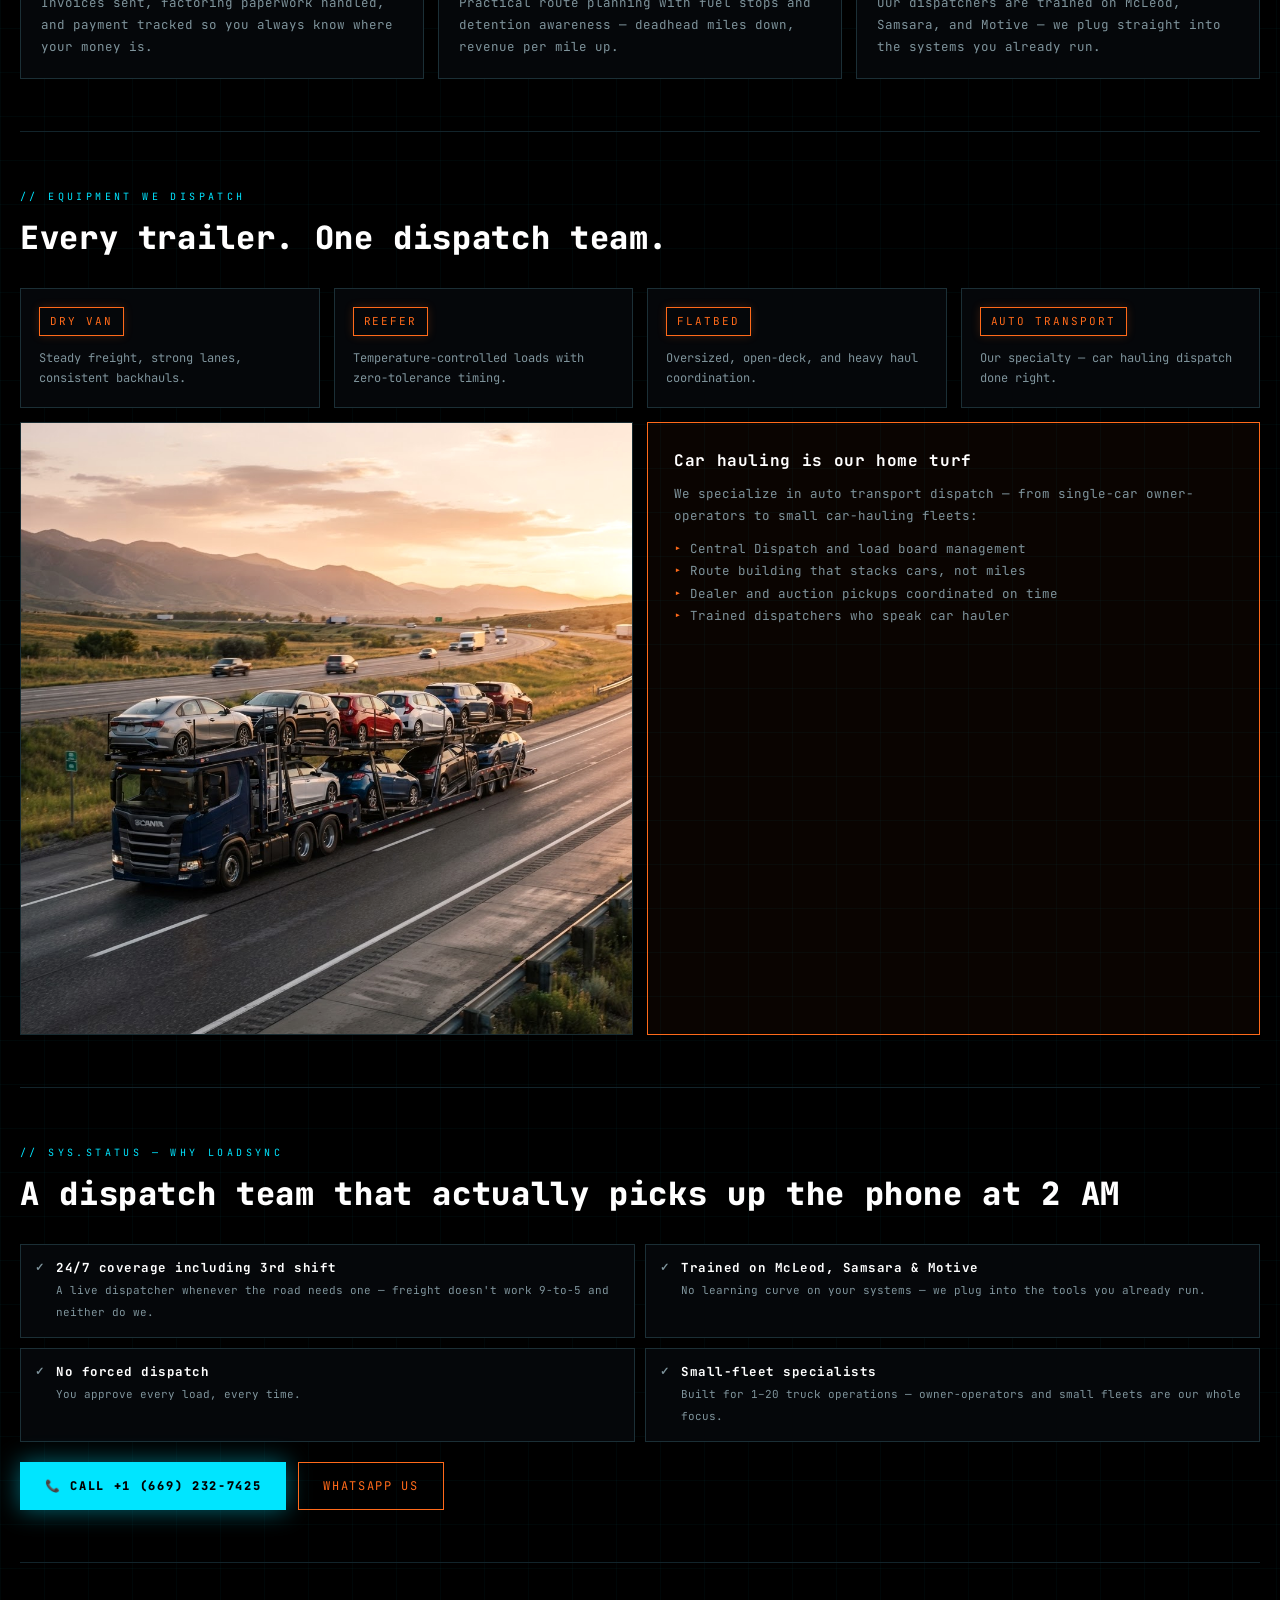
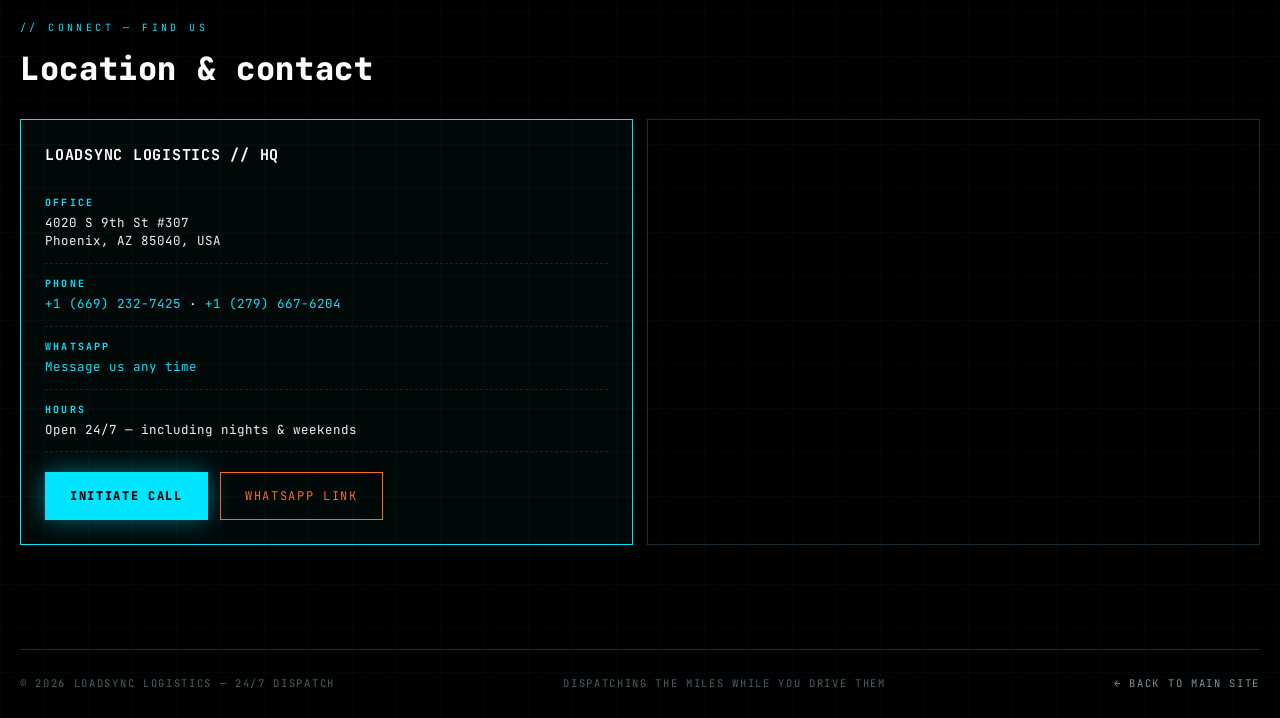
==== commit dc0b25a5: "Fix JS syntax error so clock and canvas animations render" ====
--- a/command-center.html
+++ b/command-center.html
@@ -412,7 +412,7 @@
     function step(){
       if(!ctx)ctx=fit(c);
       var w=c.width,h=c.height;t+=0.06;
-      data.shift();data.push(Math.min(1,Math.max(0,data[data.length-1]+(Math.random()-.5)*.2+Math.sin(t)*.03));
+      data.shift();data.push(Math.min(1,Math.max(0,data[data.length-1]+(Math.random()-.5)*.2+Math.sin(t)*.03)));
       ctx.clearRect(0,0,w,h);
       ctx.strokeStyle='rgba(255,255,255,.05)';
       for(var g=0;g<w;g+=w/8){ctx.beginPath();ctx.moveTo(g,0);ctx.lineTo(g,h);ctx.stroke();}
